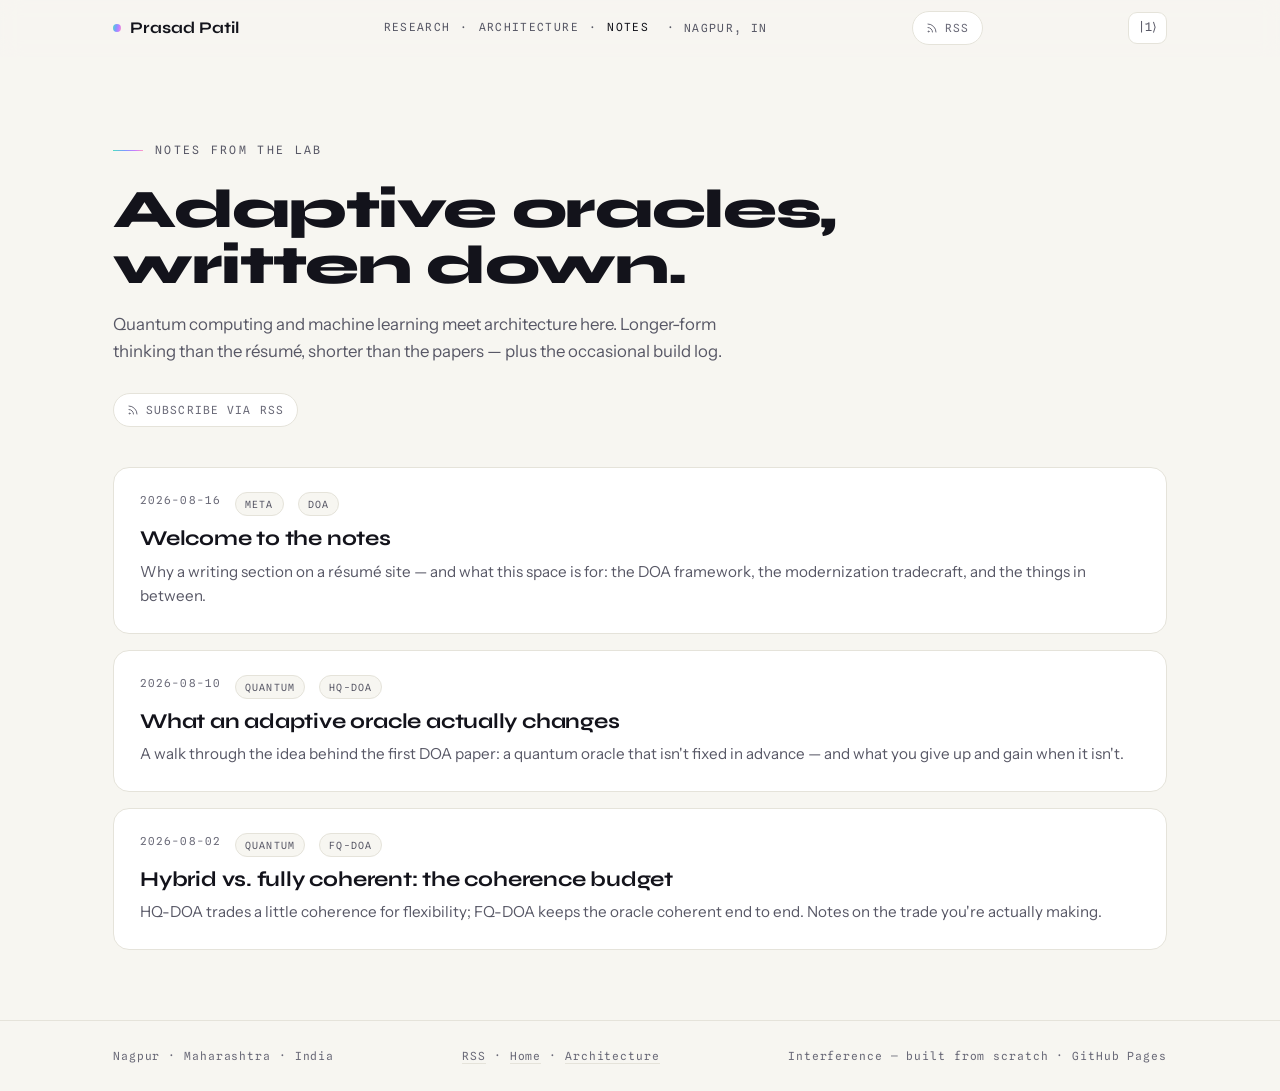
==== notes/index.html @ 3c966a04 "top bar sync, notes added, bridge card fixes" ====
<!DOCTYPE html>
<html lang="en">
<head>
<meta charset="UTF-8">
<meta name="viewport" content="width=device-width, initial-scale=1.0">
<meta name="color-scheme" content="light dark">
<title>Notes · Prasad Patil</title>
<meta name="description" content="Notes on quantum computing, architecture, and the long road from monolith to mesh — Prasad Patil, TCS Solution Architect and PhD researcher at IIIT Nagpur.">
<link rel="icon" href="../favicon.svg" type="image/svg+xml">
<link rel="icon" href="../favicon-32.png" sizes="32x32" type="image/png">
<link rel="apple-touch-icon" href="../apple-touch-icon.png">
<meta property="og:type" content="website">
<meta property="og:title" content="Notes · Prasad Patil">
<meta property="og:description" content="Adaptive oracles, quantum circuits, and architecture notes.">
<meta property="og:url" content="https://prasadpatil25.github.io/prasadpatil25/notes/">
<meta property="og:image" content="https://prasadpatil25.github.io/prasadpatil25/og-card.png">
<link rel="canonical" href="https://prasadpatil25.github.io/prasadpatil25/notes/">
<link rel="alternate" type="application/rss+xml" title="Prasad Patil — Notes (RSS)" href="../feed.xml">
<meta name="theme-color" content="#F7F6F1" media="(prefers-color-scheme: light)">
<meta name="theme-color" content="#0E0E16" media="(prefers-color-scheme: dark)">
<link rel="preconnect" href="https://fonts.googleapis.com">
<link rel="preconnect" href="https://fonts.gstatic.com" crossorigin>
<link href="https://fonts.googleapis.com/css2?family=Syne:wght@500;600;700;800&family=Instrument+Sans:wght@400;500;600&family=Spline+Sans+Mono:wght@400;500&display=swap" rel="stylesheet">
<style>
  :root{
    --paper:#F7F6F1; --paper2:#FFFFFF; --ink:#13131B; --mut:#585866; --dim:#6A6A78; --hair:#E5E3DA;
    --ir1:#4FE0C0; --ir2:#7B9BFF; --ir3:#C77DFF; --ir4:#FF9BC5;
    --grad:linear-gradient(100deg,var(--ir1),var(--ir2) 38%,var(--ir3) 72%,var(--ir4));
    --ir2t:#3560D2; --ir3t:#8A3FD6;
    --grad-text:linear-gradient(100deg,#0B8F78,#3560D2 42%,#8A3FD6 74%,#C7519E);
    --fd:"Syne"; --fb:"Instrument Sans"; --fm:"Spline Sans Mono";
    --ease:cubic-bezier(.22,.61,.36,1);
    --pad:clamp(20px,4.5vw,48px);
  }
  html[data-theme="dark"]{
    --paper:#0E0E16; --paper2:#161623; --ink:#ECEBF5; --mut:#A6A4BA; --dim:#84829B; --hair:#262639;
    --ir2t:#7B9BFF; --ir3t:#C77DFF; --grad-text:var(--grad);
  }
  *{box-sizing:border-box;}
  html{scroll-behavior:smooth;}
  @media (prefers-reduced-motion: reduce){html{scroll-behavior:auto;}}
  body{margin:0; background:var(--paper); color:var(--ink); font-family:var(--fb),system-ui,sans-serif;
    font-size:17px; line-height:1.62; -webkit-font-smoothing:antialiased;}
  a{color:inherit; text-decoration:none;}
  button{font:inherit; color:inherit;}
  :focus-visible{outline:2px solid var(--ir2); outline-offset:3px; border-radius:4px;}
  .mono{font-family:var(--fm),monospace;}
  .g-ink{background:var(--grad-text); -webkit-background-clip:text; background-clip:text; color:transparent;}

  /* ===== masthead ===== */
  .mastbar{position:sticky; top:0; z-index:55; background:color-mix(in srgb,var(--paper) 90%,transparent);
    backdrop-filter:blur(10px); border-bottom:1px solid transparent; transition:border-color .3s var(--ease);}
  .mastbar.stuck{border-bottom-color:var(--hair);}
  .mast{display:flex; justify-content:space-between; align-items:center; height:56px; padding:0 var(--pad); gap:16px; max-width:1150px; margin:0 auto;}
  .mast .who{font-family:var(--fd); font-weight:700; font-size:1.02rem; display:flex; align-items:center; gap:9px; white-space:nowrap;}
  .mast .who i{width:8px; height:8px; border-radius:50%; background:var(--grad); flex:none;}
  .mast .meta{font-family:var(--fm); font-size:.7rem; letter-spacing:.12em; text-transform:uppercase; color:var(--mut);
    display:flex; align-items:center; gap:10px; overflow-x:auto;}
  .mast .meta i{width:7px; height:7px; border-radius:50%; background:var(--ir1); box-shadow:0 0 8px var(--ir1); flex:none;}
  .mast .meta a{border-bottom:1px solid transparent; transition:border-color .2s;}
  .mast .meta a:hover{border-color:var(--ir2);}
  .mast .meta a.cur{color:var(--ink);}
  @media(max-width:640px){.mast .meta span.ps{display:none;}}
  .kbtn{font-family:var(--fm); font-size:.74rem; border:1px solid var(--hair); border-radius:9px; padding:5px 9px;
    background:var(--paper2); cursor:pointer; color:var(--mut); transition:.2s var(--ease); flex:none;}
  .kbtn:hover{color:var(--ink); border-color:var(--ir2);}
  .rss{display:inline-flex; align-items:center; gap:7px; font-family:var(--fm); font-size:.7rem; letter-spacing:.1em;
    text-transform:uppercase; color:var(--dim); border:1px solid var(--hair); border-radius:999px; padding:7px 13px;
    background:var(--paper2); transition:.2s var(--ease); flex:none;}
  .rss:hover{color:var(--ink); border-color:var(--ir2); transform:translateY(-1px);}
  .rss svg{width:12px; height:12px;}

  /* ===== layout ===== */
  .page{max-width:1150px; margin:0 auto; padding-inline:var(--pad);}
  .hero{padding:84px 0 30px;}
  .kick{font-family:var(--fm); font-size:.72rem; letter-spacing:.2em; text-transform:uppercase; color:var(--mut); margin:0 0 22px;
    display:flex; align-items:center; gap:12px;}
  .kick::before{content:""; width:30px; height:1px; background:var(--grad);}
  h1{font-family:var(--fd); font-weight:800; font-size:clamp(2.1rem,5vw,3.4rem); line-height:1.04; letter-spacing:-.025em; margin:0 0 16px;}
  .sub{font-size:1.05rem; color:var(--mut); max-width:56ch; margin:0 0 28px;}
  .sub b{color:var(--ink); font-weight:600;}

  /* ===== post cards ===== */
  .list{display:grid; gap:16px; padding:10px 0 70px;}
  .card{display:block; background:var(--paper2); border:1px solid var(--hair); border-radius:16px; padding:24px 26px;
    transition:transform .24s var(--ease), border-color .24s var(--ease), box-shadow .24s var(--ease);}
  .card:hover{transform:translateY(-2px); border-color:var(--ir2); box-shadow:0 18px 40px -22px rgba(123,155,255,.55);}
  .card .meta{font-family:var(--fm); font-size:.68rem; letter-spacing:.1em; text-transform:uppercase; color:var(--dim);
    display:flex; flex-wrap:wrap; gap:8px 14px; margin-bottom:10px;}
  .card h2{font-family:var(--fd); font-weight:700; font-size:1.32rem; letter-spacing:-.01em; margin:0 0 8px; line-height:1.2;}
  .card:hover h2{color:var(--ir3t);}
  .card p{color:var(--mut); font-size:.95rem; margin:0;}
  .tag{font-family:var(--fm); font-size:.62rem; letter-spacing:.12em; text-transform:uppercase; color:var(--mut);
    border:1px solid var(--hair); border-radius:999px; padding:3px 9px; background:var(--paper);}

  /* ===== footer ===== */
  footer{border-top:1px solid var(--hair); padding:26px 0;}
  .fin{max-width:1150px; margin:0 auto; padding-inline:var(--pad); display:flex; justify-content:space-between; flex-wrap:wrap;
    gap:10px; font-family:var(--fm); font-size:.7rem; letter-spacing:.08em; color:var(--dim);}
  .fin a{border-bottom:1px solid var(--hair); transition:border-color .2s;}
  .fin a:hover{border-color:var(--ir2); color:var(--ink);}
</style>
</head>
<body>

<div class="mastbar" id="mastbar">
  <div class="mast">
    <a class="who" href="../"><i></i>Prasad Patil</a>
    <span class="meta">
      <a href="../">Research</a>·<a href="../architect.html">Architecture</a>·<a href="./" class="cur">Notes</a>
      <span class="ps">&nbsp;·&nbsp;Nagpur, IN</span>
    </span>
    <a class="rss" href="../feed.xml" title="Subscribe to the Notes feed">
      <svg viewBox="0 0 24 24" fill="none" stroke="currentColor" stroke-width="2" stroke-linecap="round" stroke-linejoin="round"><path d="M4 11a9 9 0 0 1 9 9"/><path d="M4 4a16 16 0 0 1 16 16"/><circle cx="5" cy="19" r="1"/></svg>RSS</a>
    <button class="kbtn" id="ktgl" aria-label="Toggle light and dark theme" title="Flip the basis state">|1⟩</button>
  </div>
</div>

<main class="page">
  <header class="hero">
    <p class="kick">Notes from the lab</p>
    <h1>Adaptive oracles,<br>written down.</h1>
    <p class="sub">Quantum computing and machine learning meet architecture here. Longer-form thinking than the résumé, shorter than the papers — plus the occasional build log.</p>
    <a class="rss" href="../feed.xml">
      <svg viewBox="0 0 24 24" fill="none" stroke="currentColor" stroke-width="2" stroke-linecap="round" stroke-linejoin="round"><path d="M4 11a9 9 0 0 1 9 9"/><path d="M4 4a16 16 0 0 1 16 16"/><circle cx="5" cy="19" r="1"/></svg>Subscribe via RSS</a>
  </header>

  <div class="list">

    <a class="card" href="welcome-to-notes.html">
      <div class="meta"><span>2026-08-16</span><span class="tag">meta</span><span class="tag">DOA</span></div>
      <h2>Welcome to the notes</h2>
      <p>Why a writing section on a résumé site — and what this space is for: the DOA framework, the modernization tradecraft, and the things in between.</p>
    </a>

    <a class="card" href="what-adaptive-oracles-change.html">
      <div class="meta"><span>2026-08-10</span><span class="tag">quantum</span><span class="tag">HQ-DOA</span></div>
      <h2>What an adaptive oracle actually changes</h2>
      <p>A walk through the idea behind the first DOA paper: a quantum oracle that isn't fixed in advance — and what you give up and gain when it isn't.</p>
    </a>

    <a class="card" href="hybrid-vs-fully-coherent.html">
      <div class="meta"><span>2026-08-02</span><span class="tag">quantum</span><span class="tag">FQ-DOA</span></div>
      <h2>Hybrid vs. fully coherent: the coherence budget</h2>
      <p>HQ-DOA trades a little coherence for flexibility; FQ-DOA keeps the oracle coherent end to end. Notes on the trade you're actually making.</p>
    </a>

  </div>
</main>

<footer>
  <div class="fin">
    <span>Nagpur · Maharashtra · India</span>
    <span><a href="../feed.xml">RSS</a> · <a href="../">Home</a> · <a href="../architect.html">Architecture</a></span>
    <span>Interference — built from scratch · GitHub Pages</span>
  </div>
</footer>

<script>
(function(){
  "use strict";
  var rootEl=document.documentElement;
  var k=document.getElementById("ktgl");
  function setTheme(t){
    rootEl.setAttribute("data-theme",t);
    k.textContent=(t==="dark")?"|0\u27E9":"|1\u27E9";
    try{localStorage.setItem("pp-int-theme",t);}catch(e){}
  }
  var saved=null; try{saved=localStorage.getItem("pp-int-theme");}catch(e){}
  setTheme(saved || (window.matchMedia("(prefers-color-scheme: dark)").matches?"dark":"light"));
  k.addEventListener("click",function(){setTheme(rootEl.getAttribute("data-theme")==="dark"?"light":"dark");});
  var bar=document.getElementById("mastbar");
  function onScroll(){if(window.scrollY>8)bar.classList.add("stuck");else bar.classList.remove("stuck");}
  window.addEventListener("scroll",onScroll,{passive:true}); onScroll();
})();
</script>
</body>
</html>
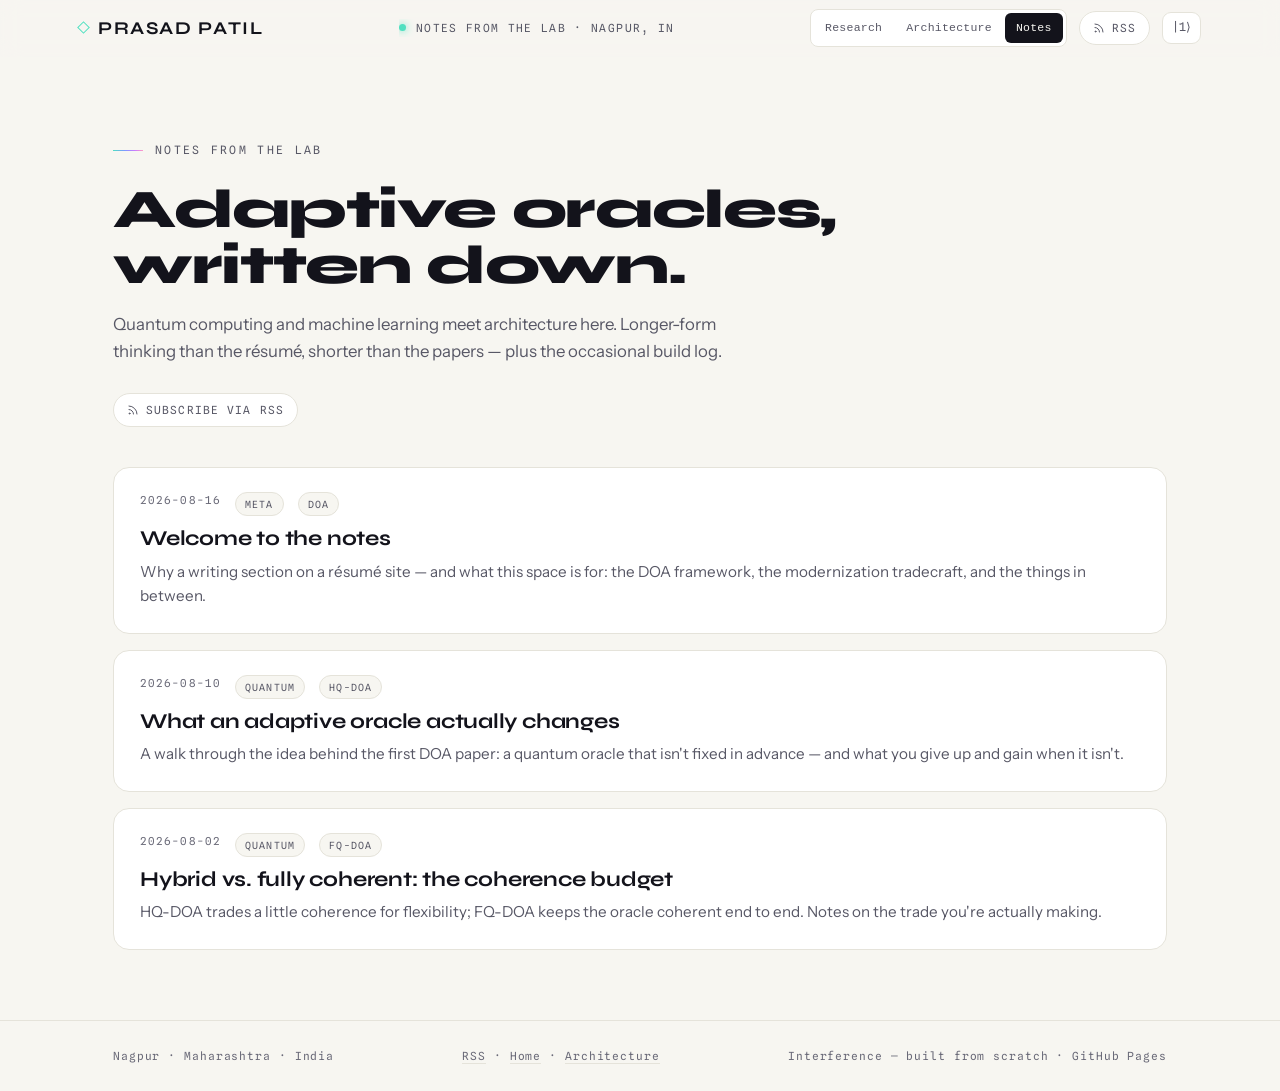
==== commit a992b877: "fix: mobile top/bottom bar" ====
--- a/notes/index.html
+++ b/notes/index.html
@@ -31,6 +31,8 @@
     --fd:"Syne"; --fb:"Instrument Sans"; --fm:"Spline Sans Mono";
     --ease:cubic-bezier(.22,.61,.36,1);
     --pad:clamp(20px,4.5vw,48px);
+    --tbbg:color-mix(in srgb,var(--paper) 90%,transparent); --tbline:var(--hair);
+    --tbpanel:var(--paper2); --tbacc:var(--ir1); --tbmut:var(--mut);
   }
   html[data-theme="dark"]{
     --paper:#0E0E16; --paper2:#161623; --ink:#ECEBF5; --mut:#A6A4BA; --dim:#84829B; --hair:#262639;
@@ -48,27 +50,9 @@
   .g-ink{background:var(--grad-text); -webkit-background-clip:text; background-clip:text; color:transparent;}
 
   /* ===== masthead ===== */
-  .mastbar{position:sticky; top:0; z-index:55; background:color-mix(in srgb,var(--paper) 90%,transparent);
-    backdrop-filter:blur(10px); border-bottom:1px solid transparent; transition:border-color .3s var(--ease);}
-  .mastbar.stuck{border-bottom-color:var(--hair);}
-  .mast{display:flex; justify-content:space-between; align-items:center; height:56px; padding:0 var(--pad); gap:16px; max-width:1150px; margin:0 auto;}
-  .mast .who{font-family:var(--fd); font-weight:700; font-size:1.02rem; display:flex; align-items:center; gap:9px; white-space:nowrap;}
-  .mast .who i{width:8px; height:8px; border-radius:50%; background:var(--grad); flex:none;}
-  .mast .meta{font-family:var(--fm); font-size:.7rem; letter-spacing:.12em; text-transform:uppercase; color:var(--mut);
-    display:flex; align-items:center; gap:10px; overflow-x:auto;}
-  .mast .meta i{width:7px; height:7px; border-radius:50%; background:var(--ir1); box-shadow:0 0 8px var(--ir1); flex:none;}
-  .mast .meta a{border-bottom:1px solid transparent; transition:border-color .2s;}
-  .mast .meta a:hover{border-color:var(--ir2);}
-  .mast .meta a.cur{color:var(--ink);}
-  @media(max-width:640px){.mast .meta span.ps{display:none;}}
   .kbtn{font-family:var(--fm); font-size:.74rem; border:1px solid var(--hair); border-radius:9px; padding:5px 9px;
     background:var(--paper2); cursor:pointer; color:var(--mut); transition:.2s var(--ease); flex:none;}
   .kbtn:hover{color:var(--ink); border-color:var(--ir2);}
-  .rss{display:inline-flex; align-items:center; gap:7px; font-family:var(--fm); font-size:.7rem; letter-spacing:.1em;
-    text-transform:uppercase; color:var(--dim); border:1px solid var(--hair); border-radius:999px; padding:7px 13px;
-    background:var(--paper2); transition:.2s var(--ease); flex:none;}
-  .rss:hover{color:var(--ink); border-color:var(--ir2); transform:translateY(-1px);}
-  .rss svg{width:12px; height:12px;}
 
   /* ===== layout ===== */
   .page{max-width:1150px; margin:0 auto; padding-inline:var(--pad);}
@@ -100,21 +84,28 @@
   .fin a{border-bottom:1px solid var(--hair); transition:border-color .2s;}
   .fin a:hover{border-color:var(--ir2); color:var(--ink);}
 </style>
+<link rel="stylesheet" href="../topbar.css">
 </head>
-<body>
+<body class="notes">
 
-<div class="mastbar" id="mastbar">
-  <div class="mast">
-    <a class="who" href="../"><i></i>Prasad Patil</a>
-    <span class="meta">
-      <a href="../">Research</a>·<a href="../architect.html">Architecture</a>·<a href="./" class="cur">Notes</a>
-      <span class="ps">&nbsp;·&nbsp;Nagpur, IN</span>
-    </span>
-    <a class="rss" href="../feed.xml" title="Subscribe to the Notes feed">
-      <svg viewBox="0 0 24 24" fill="none" stroke="currentColor" stroke-width="2" stroke-linecap="round" stroke-linejoin="round"><path d="M4 11a9 9 0 0 1 9 9"/><path d="M4 4a16 16 0 0 1 16 16"/><circle cx="5" cy="19" r="1"/></svg>RSS</a>
-    <button class="kbtn" id="ktgl" aria-label="Toggle light and dark theme" title="Flip the basis state">|1⟩</button>
+<header class="topbar" id="topbar">
+  <div class="wrap topbar-in">
+    <a class="brand" href="../"><em></em>Prasad Patil</a>
+    <div class="topbar-mid">
+      <span class="status"><i></i>Notes from the lab · Nagpur, IN</span>
+    </div>
+    <div class="topbar-end">
+      <span class="swx" role="group" aria-label="Site sections">
+        <a href="../" data-track="/cta/to-research">Research</a>
+        <a href="../architect.html" data-track="/cta/to-architecture">Architecture</a>
+        <a href="./" aria-current="page">Notes</a>
+      </span>
+      <a class="rss" href="../feed.xml" title="Subscribe to the Notes feed">
+        <svg viewBox="0 0 24 24" fill="none" stroke="currentColor" stroke-width="2" stroke-linecap="round" stroke-linejoin="round"><path d="M4 11a9 9 0 0 1 9 9"/><path d="M4 4a16 16 0 0 1 16 16"/><circle cx="5" cy="19" r="1"/></svg>RSS</a>
+      <button class="kbtn ktgl" aria-label="Toggle light and dark theme" title="Flip the basis state">|1⟩</button>
+    </div>
   </div>
-</div>
+</header>
 
 <main class="page">
   <header class="hero">
@@ -156,21 +147,28 @@
   </div>
 </footer>
 
+<nav class="nbot" aria-label="Notes utilities">
+  <a class="rss" href="../feed.xml" title="Subscribe to the Notes feed">
+    <svg viewBox="0 0 24 24" fill="none" stroke="currentColor" stroke-width="2" stroke-linecap="round" stroke-linejoin="round"><path d="M4 11a9 9 0 0 1 9 9"/><path d="M4 4a16 16 0 0 1 16 16"/><circle cx="5" cy="19" r="1"/></svg>RSS</a>
+  <button class="kbtn ktgl" aria-label="Toggle light and dark theme" title="Flip the basis state">|1⟩</button>
+</nav>
+
 <script>
 (function(){
   "use strict";
   var rootEl=document.documentElement;
-  var k=document.getElementById("ktgl");
+  var ks=Array.prototype.slice.call(document.querySelectorAll(".ktgl"));
   function setTheme(t){
     rootEl.setAttribute("data-theme",t);
-    k.textContent=(t==="dark")?"|0\u27E9":"|1\u27E9";
+    var lab=(t==="dark")?"|0\u27E9":"|1\u27E9";
+    ks.forEach(function(k){k.textContent=lab;});
     try{localStorage.setItem("pp-int-theme",t);}catch(e){}
   }
   var saved=null; try{saved=localStorage.getItem("pp-int-theme");}catch(e){}
   setTheme(saved || (window.matchMedia("(prefers-color-scheme: dark)").matches?"dark":"light"));
-  k.addEventListener("click",function(){setTheme(rootEl.getAttribute("data-theme")==="dark"?"light":"dark");});
-  var bar=document.getElementById("mastbar");
-  function onScroll(){if(window.scrollY>8)bar.classList.add("stuck");else bar.classList.remove("stuck");}
+  ks.forEach(function(k){k.addEventListener("click",function(){setTheme(rootEl.getAttribute("data-theme")==="dark"?"light":"dark");});});
+  var topbar=document.getElementById("topbar");
+  function onScroll(){if(window.scrollY>8)topbar.classList.add("stuck");else topbar.classList.remove("stuck");}
   window.addEventListener("scroll",onScroll,{passive:true}); onScroll();
 })();
 </script>
--- a/topbar.css
+++ b/topbar.css
@@ -0,0 +1,114 @@
+/* ============================================================
+   SHARED TOP BAR — identical geometry on the research (index)
+   and architecture pages. One master, two palettes.
+   Colours arrive as semantic tokens defined per page:
+     --tbbg    bar background
+     --tbline  hairline / border
+     --tbpanel panel fills (switcher, toggle button)
+     --tbacc   accent (diamond, status dot, hover)
+     --tbmut   muted text
+   ============================================================ */
+.topbar{position:sticky; top:0; z-index:60; background:var(--tbbg);
+  backdrop-filter:blur(10px); border-bottom:1px solid transparent;
+  transition:border-color .3s var(--ease);}
+.topbar.stuck{border-bottom-color:var(--tbline);}
+.topbar .wrap{max-width:1218px; margin:0 auto; padding-inline:var(--pad);}
+.topbar-in{display:flex; align-items:center; justify-content:space-between; height:56px; gap:16px;}
+
+/* brand — Barlow Condensed, identical on both pages */
+.brand{font-family:"Barlow Condensed",var(--fd),sans-serif; font-weight:700; font-size:18px;
+  letter-spacing:.09em; text-transform:uppercase; line-height:1.6;
+  display:flex; align-items:center; gap:10px; white-space:nowrap; color:inherit;}
+.brand em{font-style:normal; width:9px; height:9px; border:1.5px solid var(--tbacc);
+  transform:rotate(45deg); flex:none;}
+
+/* middle — page-specific content (status on research, section links on architecture) */
+.topbar-mid{display:flex; align-items:center; min-width:0; overflow:hidden;}
+.topbar-mid .status{font-family:var(--fm),monospace; font-size:.7rem; letter-spacing:.12em;
+  text-transform:uppercase; color:var(--tbmut); display:flex; align-items:center; gap:10px; white-space:nowrap;}
+.topbar-mid .status i{width:7px; height:7px; border-radius:50%; background:var(--tbacc);
+  box-shadow:0 0 8px var(--tbacc); flex:none;}
+.topbar-mid nav.sect{display:flex; align-items:center; gap:20px; white-space:nowrap;}
+.topbar-mid nav.sect a{font-family:var(--fm),monospace; font-size:.7rem; letter-spacing:.05em;
+  text-transform:uppercase; color:var(--tbmut); transition:color .2s;}
+.topbar-mid nav.sect a:hover{color:var(--ink);}
+
+/* end — site switcher, anchored right */
+.topbar-end{display:flex; align-items:center; gap:12px; flex:none;}
+.topbar-end .kbtn{display:none;}
+
+/* notes pages — same topbar as the rest of the site, two notes-specific
+   extras: the RSS link, and the theme toggle (notes pages have no left
+   rail, so the toggle lives here on desktop). On mobile both move to a
+   fixed bottom bar — the notes equivalent of the rail. */
+body.notes .topbar-end .kbtn{display:inline-flex;}
+body.notes .rss{display:inline-flex; align-items:center; gap:7px; font-family:var(--fm),monospace; font-size:.7rem;
+  letter-spacing:.1em; text-transform:uppercase; color:var(--tbmut); border:1px solid var(--tbline);
+  border-radius:999px; padding:7px 13px; background:var(--tbpanel); transition:.2s var(--ease); flex:none; white-space:nowrap;}
+body.notes .rss:hover{color:var(--ink); border-color:var(--ir2); transform:translateY(-1px);}
+body.notes .rss svg{width:12px; height:12px;}
+body.notes .nbot{display:none;}
+
+/* site switcher — geometry identical on both pages */
+.swx{display:inline-flex; padding:3px; gap:2px; border:1px solid var(--tbline); border-radius:8px;
+  background:var(--tbpanel); vertical-align:middle;}
+.swx a{font-family:ui-monospace,SFMono-Regular,Menlo,Consolas,monospace; font-size:.72rem;
+  letter-spacing:.02em; padding:6px 11px; border-radius:6px; color:var(--tbmut);
+  transition:.18s var(--ease); white-space:nowrap; line-height:1.6;}
+.swx a:hover{color:var(--ink);}
+.swx a[aria-current="page"]{background:var(--ink); color:var(--paper); font-weight:400;}
+
+/* mobile: single-row topbar (brand + swx); the left rail becomes a fixed
+   bottom bar holding the section links (dots with labels, horizontally
+   scrollable when tight) plus the theme toggle at its right edge */
+@media(max-width:980px){
+  .topbar-in{flex-wrap:wrap; justify-content:flex-start; gap:6px 12px; height:auto; min-height:52px;
+    padding-block:6px; overflow:visible;}
+  .brand{flex:none;}
+  .topbar-end{margin-left:auto; flex:none;}
+  .swx{flex:none;}
+  .swx a{padding:6px 7px; font-size:.68rem;}
+  .topbar-end .kbtn{display:none;}
+  .topbar-mid{order:3; width:100%; min-width:0; overflow-x:auto; overflow-y:hidden;}
+  .topbar-mid nav.sect{display:none;}
+  section[id]{scroll-margin-top:76px; scroll-margin-bottom:72px;}
+
+  /* rail: fixed bottom bar — section links stay one thumb-hop away,
+     theme toggle docked at the right end of the same bar */
+  .rail{top:auto; bottom:0; left:0; right:0; width:auto; height:calc(56px + env(safe-area-inset-bottom));
+    flex-direction:row; align-items:stretch; justify-content:flex-start;
+    padding:0 0 env(safe-area-inset-bottom); gap:0; border-right:0; border-top:1px solid var(--tbline);
+    background:var(--tbbg); backdrop-filter:blur(10px);}
+  .rail .mark, .rail .track{display:none;}
+  .rail nav{order:1; flex-direction:row; gap:0; margin:0; flex:1 1 auto; min-width:0; align-items:stretch;
+    overflow-x:auto; overflow-y:hidden; -webkit-overflow-scrolling:touch; scrollbar-width:thin;}
+  .rail nav::-webkit-scrollbar{height:3px;}
+  .rail nav::-webkit-scrollbar-track{background:transparent;}
+  .rail nav::-webkit-scrollbar-thumb{background:var(--tbline); border-radius:2px;}
+  .rail nav a{flex:1 1 auto; min-width:56px; width:auto; height:auto; display:flex; flex-direction:column;
+    align-items:center; justify-content:center; gap:5px; padding:7px 4px 5px;}
+  .rail nav a i{width:7px; height:7px; flex:none;}
+  .rail nav a span{position:static; transform:none; opacity:1; pointer-events:none; background:none;
+    border:0; box-shadow:none; padding:0; font-size:.52rem; letter-spacing:.05em; line-height:1.2;
+    color:var(--tbmut); text-align:center;}
+  .rail nav a.on span{color:var(--ink);}
+  .rail .kbtn{order:2; display:grid; place-items:center; flex:none; align-self:stretch; min-width:52px;
+    font-size:.8rem; padding:0 14px; border:0; border-left:1px solid var(--tbline); border-radius:0;
+    background:transparent; color:var(--tbmut);}
+  .rail .kbtn:hover{color:var(--ink); background:color-mix(in srgb,var(--paper2) 55%,transparent);}
+  body{padding-bottom:calc(56px + env(safe-area-inset-bottom));}
+
+  /* notes: RSS + theme slide down out of the topbar into the bottom bar */
+  body.notes .topbar-end .rss, body.notes .topbar-end .kbtn{display:none;}
+  body.notes .nbot{display:flex; position:fixed; bottom:0; left:0; right:0; z-index:60;
+    height:calc(56px + env(safe-area-inset-bottom)); padding:0 0 env(safe-area-inset-bottom);
+    align-items:stretch; border-top:1px solid var(--tbline);
+    background:var(--tbbg); backdrop-filter:blur(10px);}
+  body.notes .nbot .rss{flex:1 1 auto; justify-content:center; border:0; border-radius:0;
+    background:transparent; font-size:.74rem; letter-spacing:.12em; transform:none;}
+  body.notes .nbot .rss svg{width:13px; height:13px;}
+  body.notes .nbot .kbtn{display:grid; place-items:center; flex:none; align-self:stretch; min-width:56px;
+    font-size:.8rem; padding:0 14px; border:0; border-left:1px solid var(--tbline); border-radius:0;
+    background:transparent; color:var(--tbmut);}
+  body.notes .nbot .kbtn:hover{color:var(--ink); background:color-mix(in srgb,var(--paper2) 55%,transparent);}
+}
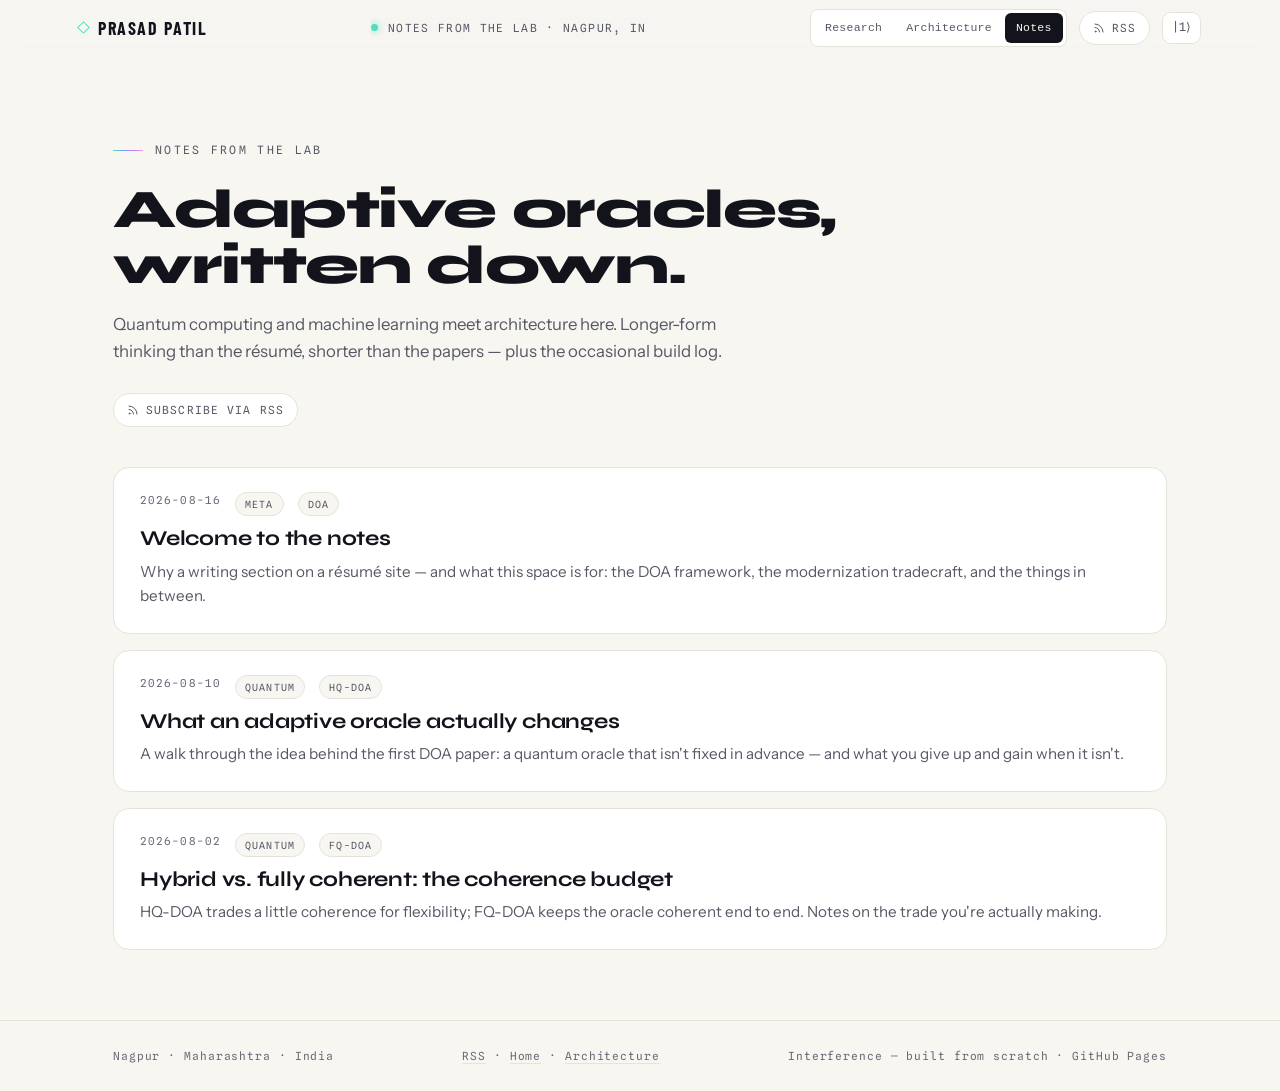
==== commit dd391ea4: "fix: mobile top/bottom bar" ====
--- a/notes/index.html
+++ b/notes/index.html
@@ -20,7 +20,7 @@
 <meta name="theme-color" content="#0E0E16" media="(prefers-color-scheme: dark)">
 <link rel="preconnect" href="https://fonts.googleapis.com">
 <link rel="preconnect" href="https://fonts.gstatic.com" crossorigin>
-<link href="https://fonts.googleapis.com/css2?family=Syne:wght@500;600;700;800&family=Instrument+Sans:wght@400;500;600&family=Spline+Sans+Mono:wght@400;500&display=swap" rel="stylesheet">
+<link href="https://fonts.googleapis.com/css2?family=Barlow+Condensed:wght@700&family=Syne:wght@500;600;700;800&family=Instrument+Sans:wght@400;500;600&family=Spline+Sans+Mono:wght@400;500&display=swap" rel="stylesheet">
 <style>
   :root{
     --paper:#F7F6F1; --paper2:#FFFFFF; --ink:#13131B; --mut:#585866; --dim:#6A6A78; --hair:#E5E3DA;
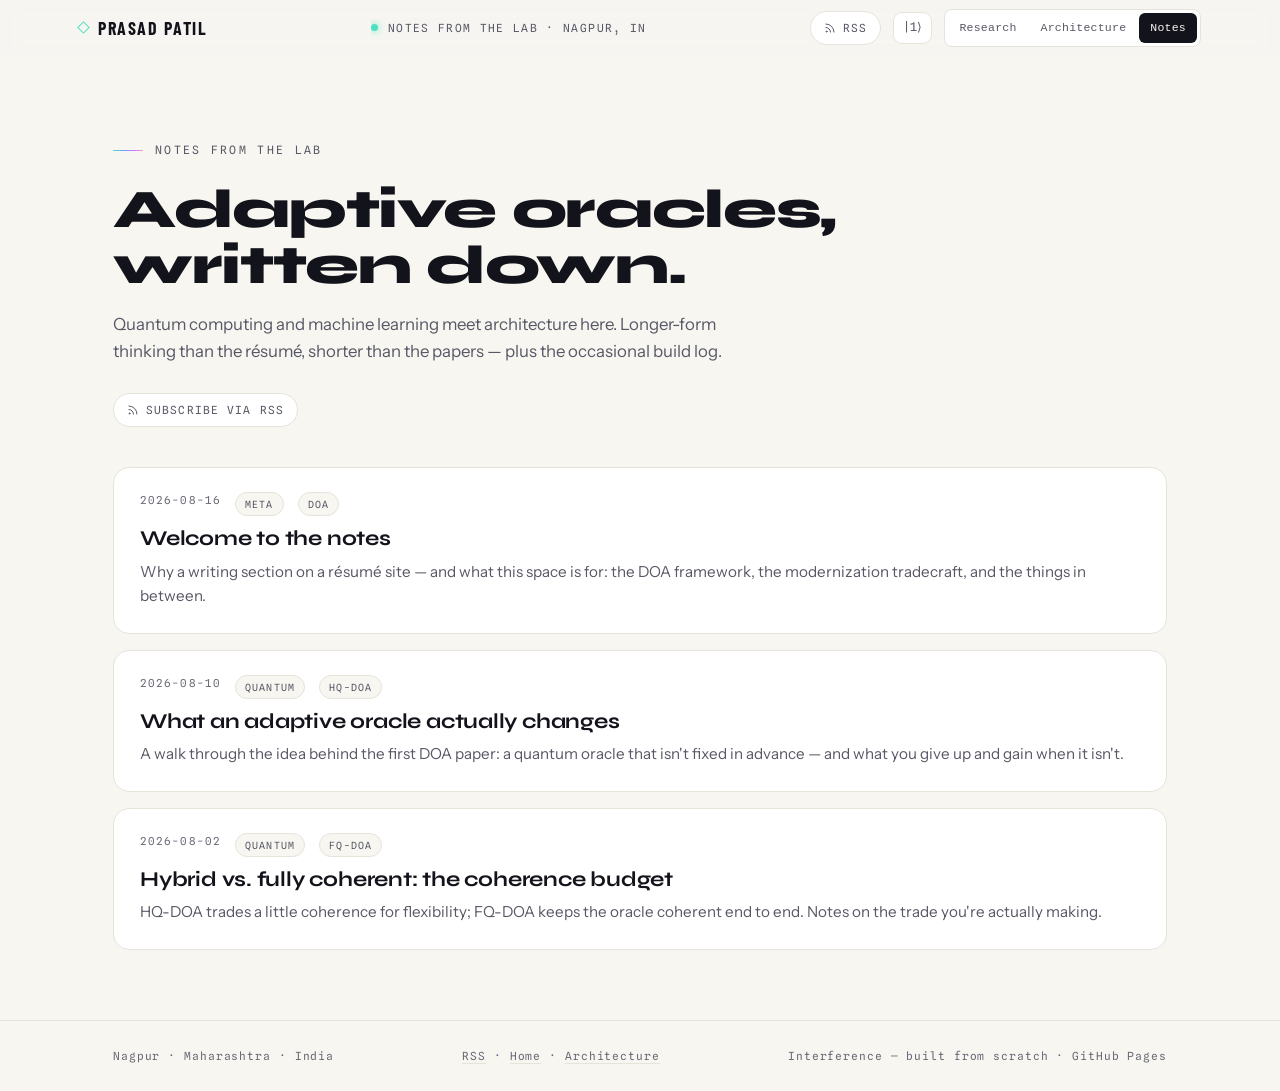
==== commit 582447e2: "fix: desktop notes top bar" ====
--- a/notes/index.html
+++ b/notes/index.html
@@ -95,14 +95,14 @@
       <span class="status"><i></i>Notes from the lab · Nagpur, IN</span>
     </div>
     <div class="topbar-end">
+      <a class="rss" href="../feed.xml" title="Subscribe to the Notes feed">
+        <svg viewBox="0 0 24 24" fill="none" stroke="currentColor" stroke-width="2" stroke-linecap="round" stroke-linejoin="round"><path d="M4 11a9 9 0 0 1 9 9"/><path d="M4 4a16 16 0 0 1 16 16"/><circle cx="5" cy="19" r="1"/></svg>RSS</a>
+      <button class="kbtn ktgl" aria-label="Toggle light and dark theme" title="Flip the basis state">|1⟩</button>
       <span class="swx" role="group" aria-label="Site sections">
         <a href="../" data-track="/cta/to-research">Research</a>
         <a href="../architect.html" data-track="/cta/to-architecture">Architecture</a>
         <a href="./" aria-current="page">Notes</a>
       </span>
-      <a class="rss" href="../feed.xml" title="Subscribe to the Notes feed">
-        <svg viewBox="0 0 24 24" fill="none" stroke="currentColor" stroke-width="2" stroke-linecap="round" stroke-linejoin="round"><path d="M4 11a9 9 0 0 1 9 9"/><path d="M4 4a16 16 0 0 1 16 16"/><circle cx="5" cy="19" r="1"/></svg>RSS</a>
-      <button class="kbtn ktgl" aria-label="Toggle light and dark theme" title="Flip the basis state">|1⟩</button>
     </div>
   </div>
 </header>
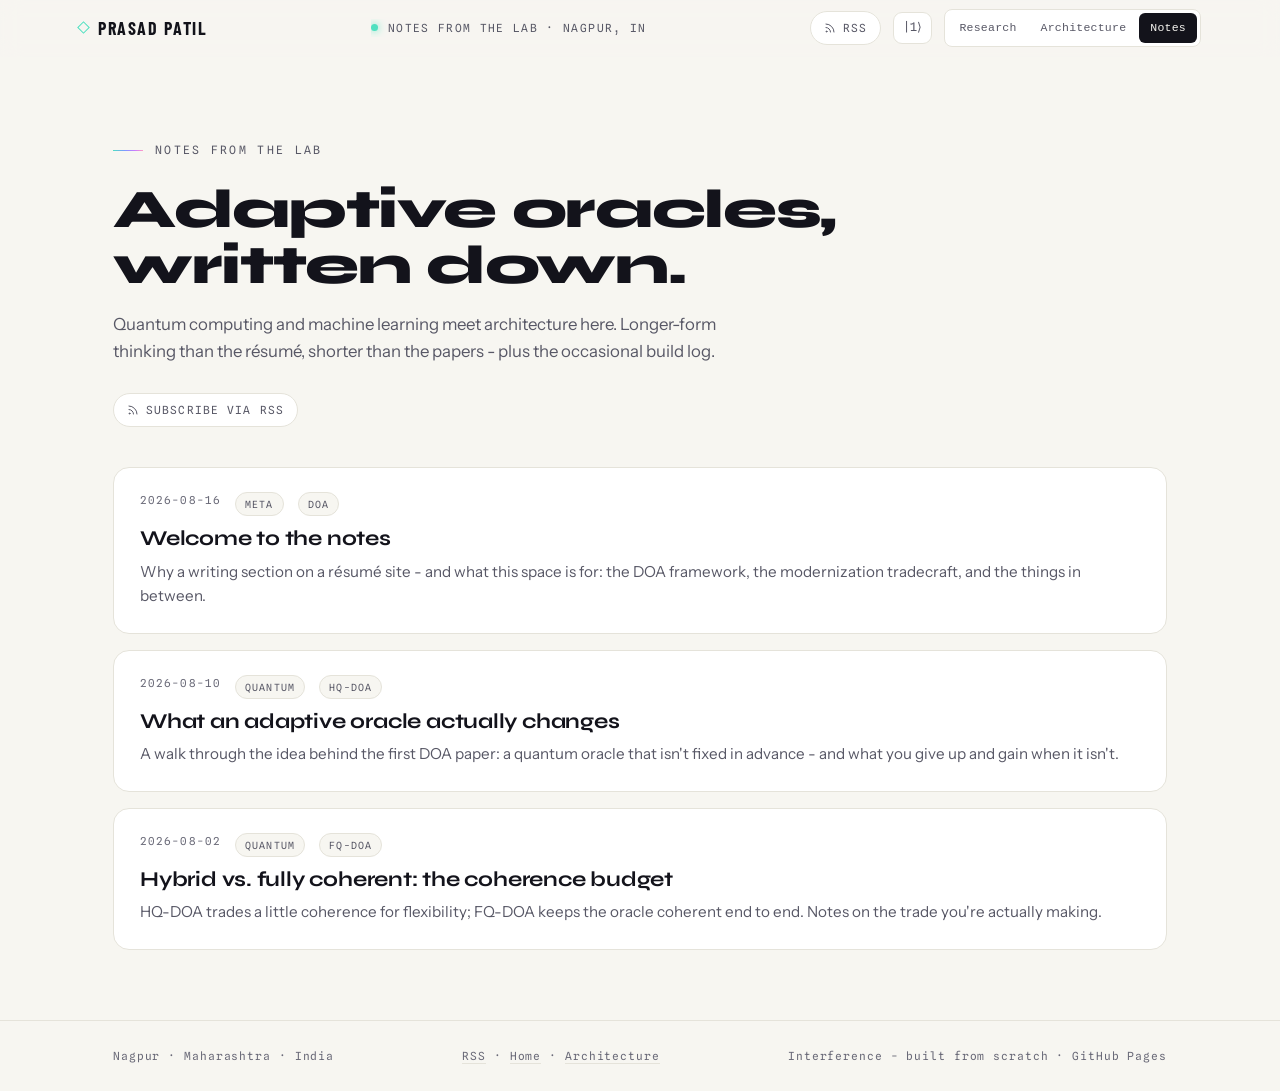
==== commit 4892228b: "minor changes" ====
--- a/notes/index.html
+++ b/notes/index.html
@@ -5,7 +5,7 @@
 <meta name="viewport" content="width=device-width, initial-scale=1.0">
 <meta name="color-scheme" content="light dark">
 <title>Notes · Prasad Patil</title>
-<meta name="description" content="Notes on quantum computing, architecture, and the long road from monolith to mesh — Prasad Patil, TCS Solution Architect and PhD researcher at IIIT Nagpur.">
+<meta name="description" content="Notes on quantum computing, architecture, and the long road from monolith to mesh - Prasad Patil, TCS Solution Architect and PhD researcher at IIIT Nagpur.">
 <link rel="icon" href="../favicon.svg" type="image/svg+xml">
 <link rel="icon" href="../favicon-32.png" sizes="32x32" type="image/png">
 <link rel="apple-touch-icon" href="../apple-touch-icon.png">
@@ -15,7 +15,7 @@
 <meta property="og:url" content="https://prasadpatil25.github.io/prasadpatil25/notes/">
 <meta property="og:image" content="https://prasadpatil25.github.io/prasadpatil25/og-card.png">
 <link rel="canonical" href="https://prasadpatil25.github.io/prasadpatil25/notes/">
-<link rel="alternate" type="application/rss+xml" title="Prasad Patil — Notes (RSS)" href="../feed.xml">
+<link rel="alternate" type="application/rss+xml" title="Prasad Patil - Notes (RSS)" href="../feed.xml">
 <meta name="theme-color" content="#F7F6F1" media="(prefers-color-scheme: light)">
 <meta name="theme-color" content="#0E0E16" media="(prefers-color-scheme: dark)">
 <link rel="preconnect" href="https://fonts.googleapis.com">
@@ -111,7 +111,7 @@
   <header class="hero">
     <p class="kick">Notes from the lab</p>
     <h1>Adaptive oracles,<br>written down.</h1>
-    <p class="sub">Quantum computing and machine learning meet architecture here. Longer-form thinking than the résumé, shorter than the papers — plus the occasional build log.</p>
+    <p class="sub">Quantum computing and machine learning meet architecture here. Longer-form thinking than the résumé, shorter than the papers - plus the occasional build log.</p>
     <a class="rss" href="../feed.xml">
       <svg viewBox="0 0 24 24" fill="none" stroke="currentColor" stroke-width="2" stroke-linecap="round" stroke-linejoin="round"><path d="M4 11a9 9 0 0 1 9 9"/><path d="M4 4a16 16 0 0 1 16 16"/><circle cx="5" cy="19" r="1"/></svg>Subscribe via RSS</a>
   </header>
@@ -121,13 +121,13 @@
     <a class="card" href="welcome-to-notes.html">
       <div class="meta"><span>2026-08-16</span><span class="tag">meta</span><span class="tag">DOA</span></div>
       <h2>Welcome to the notes</h2>
-      <p>Why a writing section on a résumé site — and what this space is for: the DOA framework, the modernization tradecraft, and the things in between.</p>
+      <p>Why a writing section on a résumé site - and what this space is for: the DOA framework, the modernization tradecraft, and the things in between.</p>
     </a>
 
     <a class="card" href="what-adaptive-oracles-change.html">
       <div class="meta"><span>2026-08-10</span><span class="tag">quantum</span><span class="tag">HQ-DOA</span></div>
       <h2>What an adaptive oracle actually changes</h2>
-      <p>A walk through the idea behind the first DOA paper: a quantum oracle that isn't fixed in advance — and what you give up and gain when it isn't.</p>
+      <p>A walk through the idea behind the first DOA paper: a quantum oracle that isn't fixed in advance - and what you give up and gain when it isn't.</p>
     </a>
 
     <a class="card" href="hybrid-vs-fully-coherent.html">
@@ -143,7 +143,7 @@
   <div class="fin">
     <span>Nagpur · Maharashtra · India</span>
     <span><a href="../feed.xml">RSS</a> · <a href="../">Home</a> · <a href="../architect.html">Architecture</a></span>
-    <span>Interference — built from scratch · GitHub Pages</span>
+    <span>Interference - built from scratch · GitHub Pages</span>
   </div>
 </footer>
 
